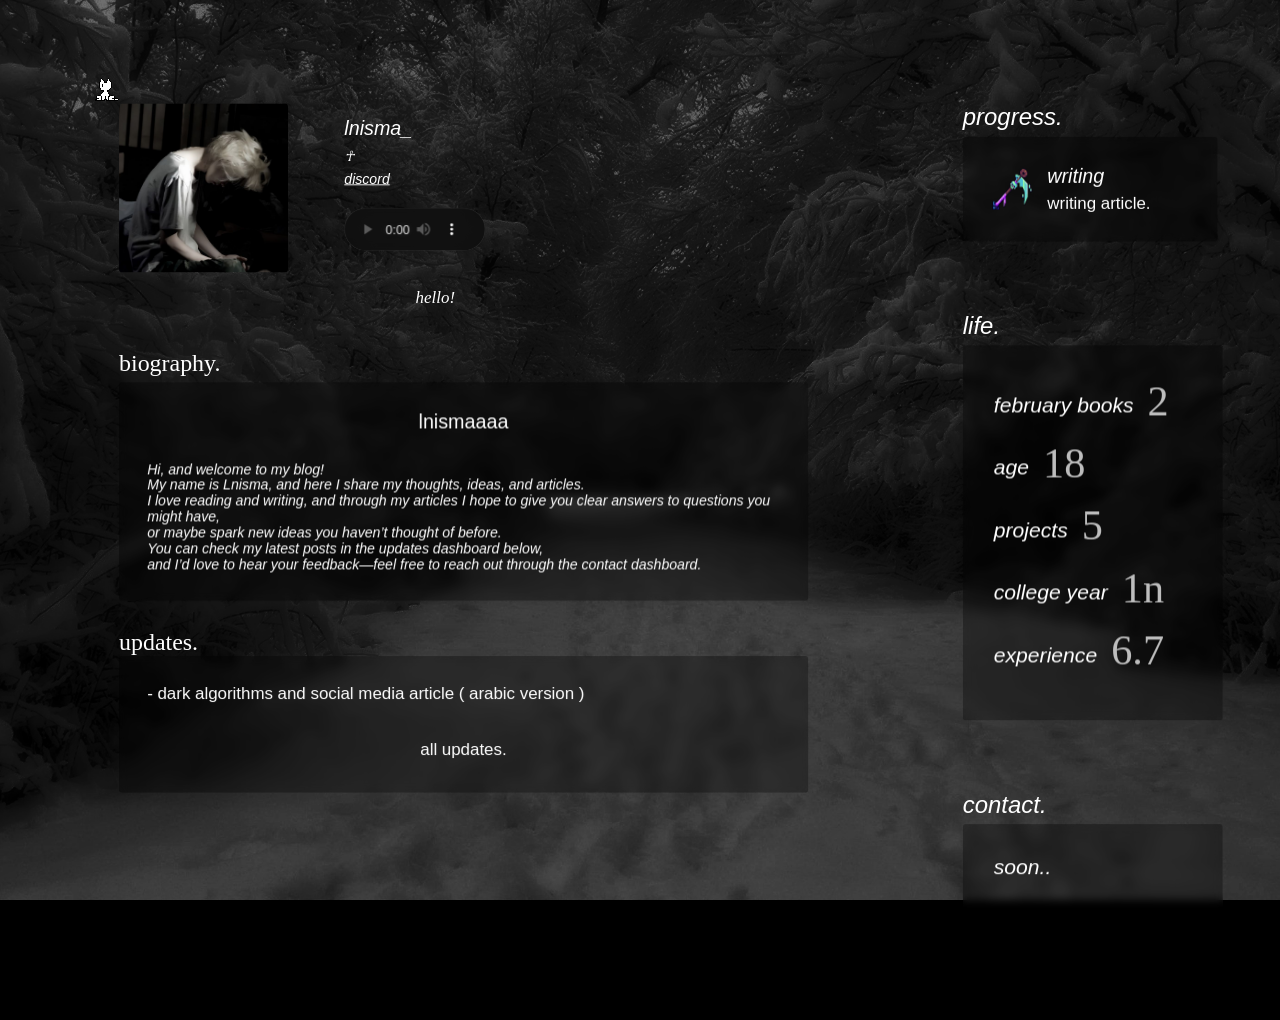
==== index.html @ 17eb3aff "files upload from local machine first upload" ====
<!DOCTYPE html>
<html lang="en">
<head>
    <meta charset="UTF-8">
    <meta name="viewport" content="width=device-width, initial-scale=1.0">
    <title>lnisma_</title>
    <link rel="stylesheet" href="style/style.css">
    <link rel="stylesheet" href="style/media.css">
    <link rel="shortcut icon" href="icon.ico" type="image/x-icon">
    <script>
        function goto(link){
            window.location.href = (link);
        };
    window.onload = function() {
    const quote = document.getElementById("quote");

    const getQuote = () => {
        fetch("https://api.kanye.rest")
            .then(response => response.json())
            .then(data => {
                console.log(data); 
                quote.textContent = data.quote; 
            })
            .catch(error => console.error("Error fetching quote:", error));
    }
    getQuote(); 
}

    </script>
</head>
<body >
   
    <div class="profile-parent">
        <div class="profile-section">
            <div class="profile-all">
            <img src="img/profile4.jpg">
            <div class="profile-details">
            <label>lnisma_</label>
            <p>☥</p>
            <p><a href="https://discord.gg/qXM2GBN8rc">discord</a></p>
                <audio controls>
                <source src="https://g.top4top.io/m_3511itk651.mp3" type="audio/mpeg">
                </audio>
            </div>
            </div><br>
            <center><div class="quote-here"><label id="quote">hello!</label></div></center>
            <div class="bio-section">
                <label>biography.</label>
                <div class="bio-dashbaord dash">
				  <center><label>lnismaaaa</label></center>
				  <p>
				    Hi, and welcome to my blog! <br>
				    My name is Lnisma, and here I share my thoughts, ideas, and articles. <br>
				    I love reading and writing, and through my articles I hope to give you clear answers 
				    to questions you might have,<br> or maybe spark new ideas you haven’t thought of before. <br>
				    You can check my latest posts in the updates dashboard below, <br>
				    and I’d love to hear your feedback—feel free to reach out through the contact dashboard. <br>
				  </p>
				</div> 
            </div>
            <div class="updates-section">
                <label>updates.</label>
                <div class="updates-dashboard">
                    <p onclick="goto('article')"> - dark algorithms and social media article ( arabic version )
                    </p>
                    <br><center>
                   
                    <button>all updates.</button>
                    </center>
                </div>
            </div>
        </div>
        <div class="awards-section">
            <label>progress.</label>
            <div class="level-dashboard dash">
                <div class="level-elements">
                <img src="img/level.png" alt="">
                <div class="level-labels">
                <label>writing</label> 
                <p>writing article.</p>
                </div>
                </div>
            </div>
            <div class="achive-section">
                <label>life.</label>
                <div class="achive-dashboard dash">
                    <div class="achive-part">
                    <label>february books</label>
                    <p>2</p>
                    </div>
                    <div class="achive-part">
                    <label>age</label>
                    <p>18</p>
                    </div>
                    <div class="achive-part">
                    <label>projects</label>
                    <p>5</p>
                    </div>
                    <div class="achive-part">
                    <label>college year</label>
                    <p>1n</p>
                    </div>
                    <div class="achive-part">
                    <label>experience</label>
                    <p>6.7</p>
                    </div>
 
                </div>
            </div>
                        <div class="achive-section">
                <label>contact.</label>
                <div class="achive-dashboard dash">
                    <div class="achive-part">
                    <label>soon..</label>
                    </div>
                </div>
            </div>
        </div>

    </div>
    <script src="./oneko.js"></script>
</body>
</html>
---- style/style.css ----
*{
    padding: 0;
    margin: 0;
    color: white;
}
@import url('https://fonts.googleapis.com/css2?family=Cairo:wght@200..1000&family=Libertinus+Sans:ital,wght@0,400;0,700;1,400&display=swap');
@import url('https://fonts.googleapis.com/css2?family=Libertinus+Sans:ital,wght@0,400;0,700;1,400&display=swap');
body {
    background-color: rgb(0, 0, 0);
    background-image: url(../img/wallpaper.png);
    background-position: center;
    background-repeat: no-repeat;
    background-attachment: fixed;
    background-size: cover;
    scale: 88%;
}
.profile-parent {
    display: flex;
    justify-content: center;
    padding: 3rem;
    gap: 15rem;
}
.profile-all{
    display: flex;
    flex-direction: row;
}
.profile-section {
    display: flex;
    flex-direction: column;
    color: white;
}
.profile-details {
    display: flex;
    flex-direction: column;
    padding-left: 4rem;
    padding-top: 1rem;
    gap: 0.5rem;
    font-family: "Libertinus Sans", sans-serif;
    font-weight: 400;
    font-style: italic;
}
.profile-details label{
    font-size: 1.4rem;
}
.profile-details p{
    font-size: 1.2;
}
.profile-section img {
    width: 12rem;
    height: 12rem;
    border-radius: 2%;
}
.awards-section {
    color: white;
    display: flex;
    flex-direction: column;
}
.awards-section label {
    font-size: 1.7rem;
    font-family: "Libertinus Sans", sans-serif;
    font-weight: 400;
    font-style: italic;
    padding-bottom: 0.4rem;
}
.level-dashboard {
    color: white;
    background-color: rgba(0, 0, 0, 0.305);
    backdrop-filter: blur(5px);
    width: auto;
    height: auto;
    width: 100%;
    padding: 2rem;
    border-radius: 3px;
    font-family: "Libertinus Sans", sans-serif;
    font-weight: 400;
    font-style: bold;

}
.level-elements {
    display: flex;
    flex-direction: row;
}
.level-labels {
    display: flex;
    flex-direction: column;
    padding-left: 1rem;
}
.level-labels label{
    font-size: 1.4rem;
}
.level-labels p {
    font-size: 1.2rem;
}
.level-elements img{
    width: 3rem;
}
.bio-section {
    padding-top: 3rem;
}
.bio-section label {
    font-size: 1.7rem;
}
.bio-dashbaord {
    margin-top: 0.4rem;
    width: 100%;
    height: auto;
    background-color: rgba(0, 0, 0, 0.305);
    backdrop-filter: blur(5px);
    padding: 2rem;
    border-radius: 3px;
}
.bio-dashbaord label {
    font-family: "Libertinus Sans", sans-serif;
    font-weight: 400;
    font-style: bold;
    font-size: 1.4rem;

}
.bio-dashbaord p {
    font-family: "Libertinus Sans", sans-serif;
    font-weight: 500;
    font-style: italic;
    padding-top: 2rem;
}
.achive-section {
    padding-top: 5rem;
}
.achive-dashboard {
    margin-top: 0.4rem;
    width: 100%;
    background-color: rgba(0, 0, 0, 0.305);
    backdrop-filter: blur(5px);
    padding: 2.2rem;
    border-radius: 3px;
}
.achive-part {
   display: flex;
    flex-direction: row;
    flex-wrap: wrap; /* يخلي العناصر تلف لتحت */
    align-items: center;
}
.achive-part label{
    font-family: "Libertinus Sans", sans-serif;
    font-weight: 300;
    font-style: italic;
    font-size: 1.5rem;
}
.achive-part p {
    color: rgb(189, 189, 189);
    font-size: 3rem;
    padding-left: 1rem;
    padding-bottom: 1rem;
}
.updates-section {
    padding-top: 2rem;
}
.updates-section label {
    font-size: 1.7rem;
}
.updates-dashboard {
    background-color: rgba(0, 0, 0, 0.305);
    backdrop-filter: blur(5px);
    padding: 2rem;
    border-radius: 3px;
    width: 100%;
    height: auto;
}
.updates-dashboard p {
    direction: ltr;
    font-size: 1.2rem;
    cursor: pointer;
    font-family: "Libertinus Sans", sans-serif;
    font-weight: 400;
    font-style: bold;
}
.updates-dashboard button {
    font-size: 1.2rem;
    color: rgb(255, 255, 255);
    padding: 0.4rem;
    background: transparent;
    outline: none;
    border: 0;
    align-self: center;
    margin-top: 1rem;
    cursor: pointer;
}
.updates-dashboard img {
    width: 50%;
    height: 3rem;
}
.quote-here {
    font-size: 1.2rem;
    font-style: italic;
    font-weight: 200;
}
audio {
    margin-top: 1rem;
    width: 10rem;
    scale: 100%;
    color-scheme: dark;
    height: 3rem;
}
audio::-webkit-media-controls-panel, video::-webkit-media-controls-panel {
                background-color: rgba(0, 0, 0, 0.684);
                backdrop-filter: blur(10px);
                
}
audio::-webkit-media-controls-timeline {
    display: none;
}
audio::-moz-range-track {
    display: none;
}
audio::-webkit-media-controls-enclosure {
    overflow: hidden;
}
audio::-webkit-media-controls-panel {
    overflow: hidden;
}
---- style/media.css ----
@media (max-width : 700px){
    .profile-parent {
        flex-wrap: wrap;
        padding: 1rem;
        gap: 5rem;
        justify-content: center;
    }
    .dash {
        padding: 2rem;
        width: 80%;
        border-radius: 5px;
    }
    .article-dashbaord p{
        width: 100%;
        font-size: 1rem;
    }
    .article-dashbaord h2 {
        font-size: 1.4rem;
    }
}
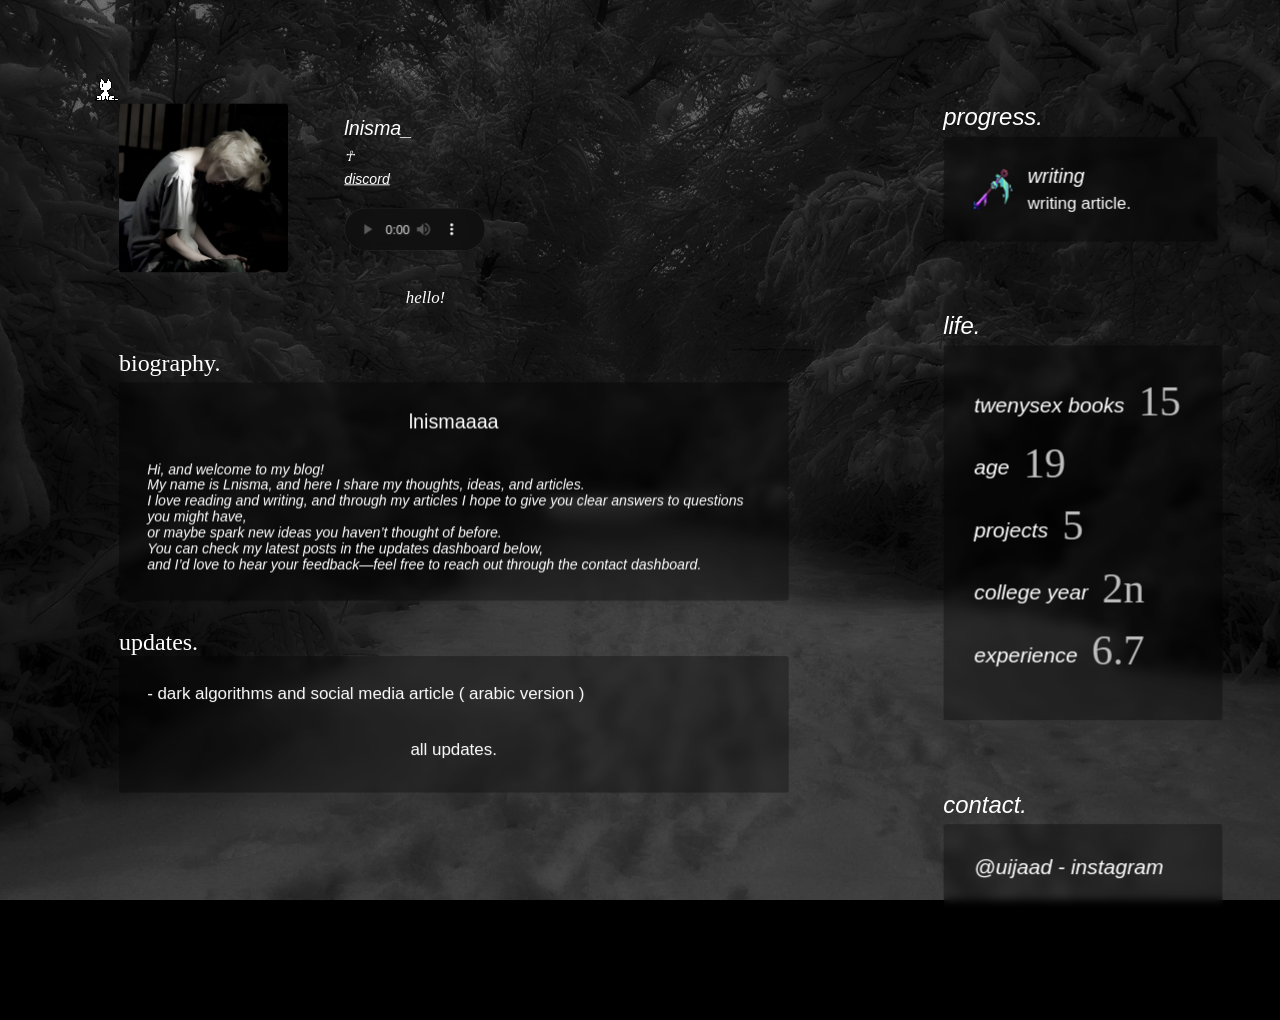
==== commit 5511d36b: "changed life informations." ====
--- a/index.html
+++ b/index.html
@@ -85,12 +85,12 @@
                 <label>life.</label>
                 <div class="achive-dashboard dash">
                     <div class="achive-part">
-                    <label>february books</label>
-                    <p>2</p>
+                    <label>twenysex books</label>
+                    <p>15</p>
                     </div>
                     <div class="achive-part">
                     <label>age</label>
-                    <p>18</p>
+                    <p>19</p>
                     </div>
                     <div class="achive-part">
                     <label>projects</label>
@@ -98,7 +98,7 @@
                     </div>
                     <div class="achive-part">
                     <label>college year</label>
-                    <p>1n</p>
+                    <p>2n</p>
                     </div>
                     <div class="achive-part">
                     <label>experience</label>
@@ -111,7 +111,7 @@
                 <label>contact.</label>
                 <div class="achive-dashboard dash">
                     <div class="achive-part">
-                    <label>soon..</label>
+                    <label>@uijaad - instagram</label>
                     </div>
                 </div>
             </div>
